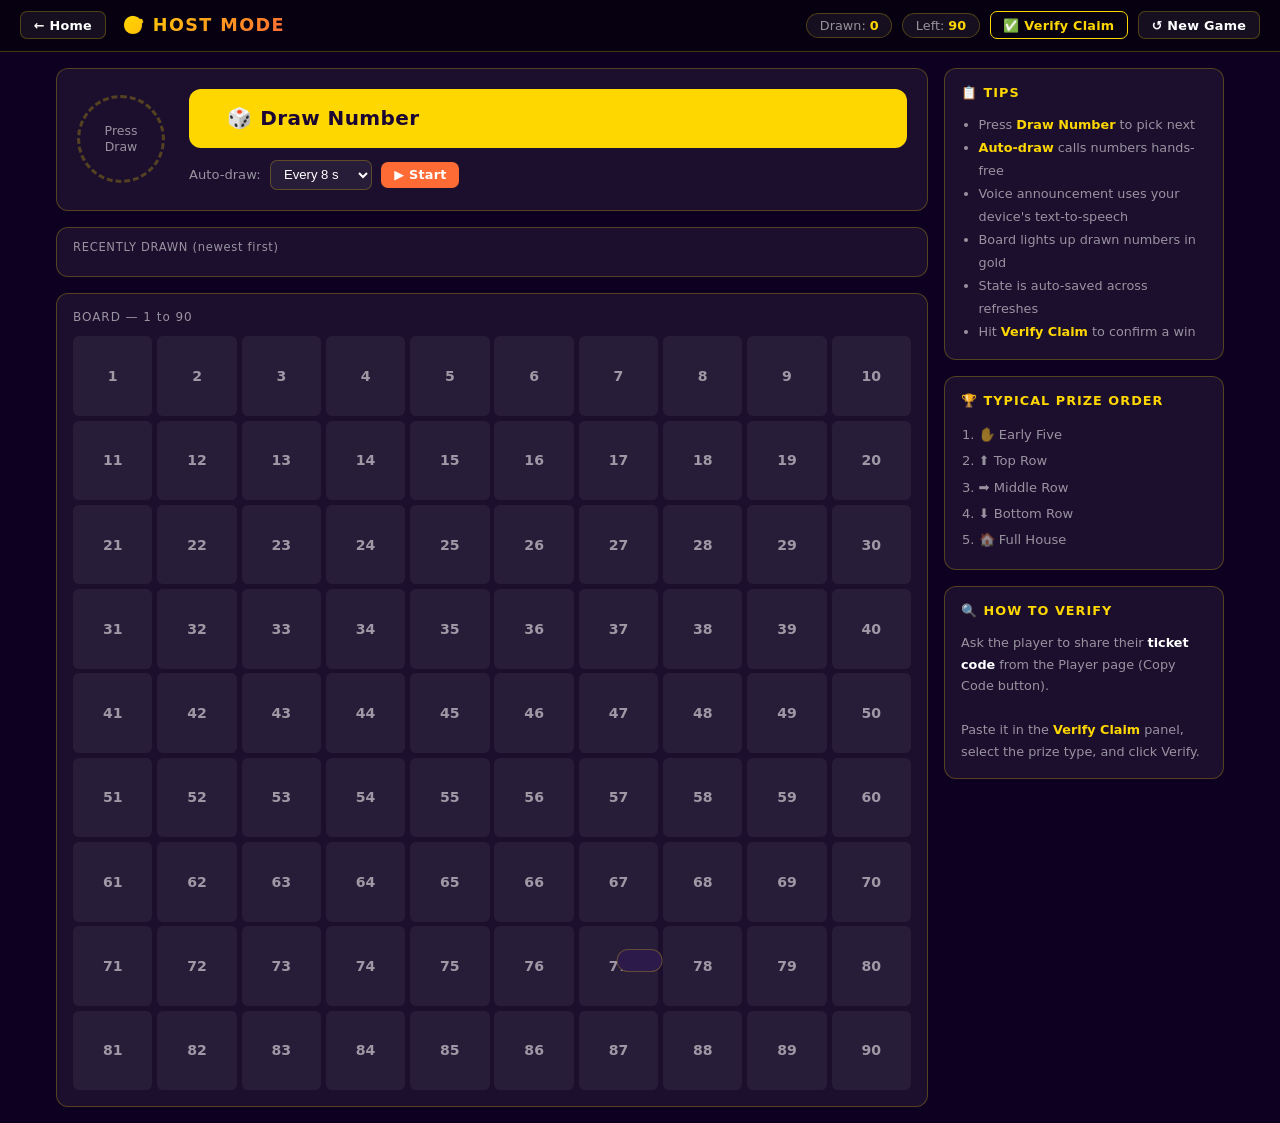
==== host.html @ 7b264e48 "feat: add Tambola draw simulator web app for GitHub Pages Full offline-capable Tambola/Housie game s" ====
<!DOCTYPE html>
<html lang="en">
<head>
    <meta charset="UTF-8">
    <meta name="viewport" content="width=device-width, initial-scale=1.0">
    <title>Host Mode – Tambola</title>
    <link rel="stylesheet" href="assets/css/style.css">
</head>
<body>

<!-- ===== Header ===== -->
<header class="page-header">
    <a href="index.html" class="btn btn-ghost btn-sm">← Home</a>
    <span class="page-title">🎯 HOST MODE</span>
    <div class="header-right">
        <div class="stats-chips">
            <span class="stat-chip">Drawn: <strong id="drawnCount">0</strong></span>
            <span class="stat-chip">Left: <strong id="remainingCount">90</strong></span>
        </div>
        <button id="btnVerify" class="btn btn-outline btn-sm">✅ Verify Claim</button>
        <button id="btnReset"  class="btn btn-ghost btn-sm">↺ New Game</button>
    </div>
</header>

<!-- ===== Main Layout ===== -->
<div class="host-layout">

    <!-- LEFT / MAIN COLUMN -->
    <div class="host-main">

        <!-- Current draw panel -->
        <div class="draw-panel">
            <div class="current-number-wrap">
                <div id="currentNumber" class="current-number hidden" aria-live="polite" aria-atomic="true">—</div>
                <div id="emptyDraw" class="empty-draw">Press<br>Draw</div>
            </div>

            <div class="draw-controls">
                <button id="btnDraw" class="btn btn-gold btn-xl">🎲 Draw Number</button>

                <div class="auto-row">
                    <span style="font-size:.82rem;color:var(--muted)">Auto-draw:</span>
                    <select id="autoSpeedSelect" class="speed-select" aria-label="Auto-draw interval">
                        <option value="5000">Every 5 s</option>
                        <option value="8000" selected>Every 8 s</option>
                        <option value="10000">Every 10 s</option>
                        <option value="15000">Every 15 s</option>
                        <option value="20000">Every 20 s</option>
                        <option value="30000">Every 30 s</option>
                    </select>
                    <button id="btnAutoStart" class="btn btn-orange btn-sm">▶ Start</button>
                    <button id="btnAutoStop"  class="btn btn-red btn-sm hidden">⏹ Stop</button>
                </div>
            </div>
        </div>

        <!-- Drawn numbers strip -->
        <div class="drawn-strip-wrap">
            <div class="drawn-strip-label">RECENTLY DRAWN (newest first)</div>
            <div class="drawn-strip" id="drawnStrip" aria-live="polite" aria-label="Recently drawn numbers"></div>
        </div>

        <!-- Number board 1–90 -->
        <div class="board-wrap">
            <div class="board-title">BOARD — 1 to 90</div>
            <div class="number-board" id="numberBoard" role="grid" aria-label="Numbers 1 to 90"></div>
        </div>

    </div><!-- /host-main -->

    <!-- SIDEBAR -->
    <aside class="sidebar">

        <div class="sidebar-card">
            <div class="sidebar-title">📋 TIPS</div>
            <ul style="font-size:.8rem;color:var(--muted);line-height:1.8;padding-left:1.1rem">
                <li>Press <strong style="color:var(--gold)">Draw Number</strong> to pick next</li>
                <li><strong style="color:var(--gold)">Auto-draw</strong> calls numbers hands-free</li>
                <li>Voice announcement uses your device's text-to-speech</li>
                <li>Board lights up drawn numbers in gold</li>
                <li>State is auto-saved across refreshes</li>
                <li>Hit <strong style="color:var(--gold)">Verify Claim</strong> to confirm a win</li>
            </ul>
        </div>

        <div class="sidebar-card">
            <div class="sidebar-title">🏆 TYPICAL PRIZE ORDER</div>
            <ol style="font-size:.82rem;color:var(--muted);line-height:2;padding-left:1.1rem">
                <li>✋ Early Five</li>
                <li>⬆️ Top Row</li>
                <li>➡️ Middle Row</li>
                <li>⬇️ Bottom Row</li>
                <li>🏠 Full House</li>
            </ol>
        </div>

        <div class="sidebar-card">
            <div class="sidebar-title">🔍 HOW TO VERIFY</div>
            <p style="font-size:.8rem;color:var(--muted);line-height:1.7">
                Ask the player to share their <strong style="color:#fff">ticket code</strong>
                from the Player page (Copy Code button).<br><br>
                Paste it in the <strong style="color:var(--gold)">Verify Claim</strong> panel,
                select the prize type, and click Verify.
            </p>
        </div>

    </aside>

</div><!-- /host-layout -->

<!-- ===== Verify Claim Modal ===== -->
<div id="verifyModal" class="modal hidden" role="dialog" aria-modal="true" aria-labelledby="verifyTitle">
    <div class="modal-box">
        <div class="modal-title" id="verifyTitle">✅ Verify Winning Claim</div>

        <label style="font-size:.82rem;color:var(--muted);display:block;margin-bottom:.3rem">Prize type being claimed</label>
        <select id="claimTypeSelect" class="claim-select" aria-label="Prize type"></select>

        <label style="font-size:.82rem;color:var(--muted);display:block;margin:.9rem 0 .3rem">Player's ticket code</label>
        <p style="font-size:.75rem;color:var(--muted);margin-bottom:.5rem">
            Ask the player to tap <em>Copy Code</em> on their ticket and share it with you.
        </p>
        <div class="decode-row">
            <textarea id="ticketCodeInput" class="ticket-input" rows="3"
                placeholder="Paste ticket code here…" aria-label="Ticket code"></textarea>
            <button id="btnDecodeTicket" class="btn btn-ghost" style="align-self:flex-start">Load</button>
        </div>

        <!-- Ticket preview renders here -->
        <div id="ticketPreview" class="claim-preview"></div>

        <!-- Verification result -->
        <div id="verifyResult" class="verify-result"></div>

        <div class="modal-actions">
            <button id="btnRunVerify"   class="btn btn-gold">✅ Verify Now</button>
            <button id="btnCloseVerify" class="btn btn-ghost">Close</button>
        </div>
    </div>
</div>

<div id="toast" class="toast" role="status" aria-live="polite"></div>

<script src="assets/js/game.js"></script>
<script src="assets/js/host.js"></script>
</body>
</html>
---- assets/css/style.css ----
/* ===== Reset & Variables ===== */
*, *::before, *::after { margin: 0; padding: 0; box-sizing: border-box; }

:root {
    --bg:       #0d0020;
    --bg2:      #160038;
    --card:     rgba(255 255 255 / .06);
    --border:   rgba(255 215 0  / .25);
    --gold:     #ffd700;
    --gold2:    #ffaa00;
    --orange:   #ff6b35;
    --green:    #27ae60;
    --red:      #e74c3c;
    --blue:     #3498db;
    --white:    #ffffff;
    --muted:    rgba(255 255 255 / .55);
    --radius:   12px;
    --radius-sm: 7px;
    --shadow:   0 8px 32px rgba(0 0 0 / .45);
}

html { font-size: 16px; scroll-behavior: smooth; }

body {
    font-family: 'Segoe UI', system-ui, -apple-system, sans-serif;
    background: var(--bg);
    color: var(--white);
    min-height: 100vh;
    -webkit-font-smoothing: antialiased;
}

a { color: inherit; text-decoration: none; }
button { cursor: pointer; font-family: inherit; }
.hidden { display: none !important; }

/* ===== Utility ===== */
.btn {
    display: inline-flex; align-items: center; gap: .45rem;
    padding: .55rem 1.2rem;
    border: none; border-radius: var(--radius-sm);
    font-size: .9rem; font-weight: 600; letter-spacing: .02em;
    transition: opacity .15s, transform .1s, box-shadow .15s;
}
.btn:hover  { opacity: .88; transform: translateY(-1px); }
.btn:active { transform: translateY(0); }

.btn-gold    { background: var(--gold);   color: #1a0533; }
.btn-orange  { background: var(--orange); color: #fff; }
.btn-outline { background: transparent; color: var(--gold); border: 1.5px solid var(--gold); }
.btn-ghost   { background: var(--card);   color: var(--white); border: 1px solid var(--border); }
.btn-red     { background: var(--red);    color: #fff; }
.btn-green   { background: var(--green);  color: #fff; }
.btn-sm      { padding: .35rem .8rem; font-size: .8rem; }
.btn-lg      { padding: .75rem 1.8rem; font-size: 1.05rem; }
.btn-xl      { padding: 1.1rem 2.4rem; font-size: 1.25rem; border-radius: var(--radius); }

/* ===== Toast ===== */
.toast {
    position: fixed; bottom: 1.5rem; left: 50%; transform: translateX(-50%) translateY(6rem);
    padding: .65rem 1.4rem; border-radius: 99px;
    background: #2b1a4a; border: 1px solid var(--border);
    font-size: .9rem; font-weight: 500;
    transition: transform .3s ease; z-index: 9999; white-space: nowrap;
    pointer-events: none;
}
.toast.show    { transform: translateX(-50%) translateY(0); }
.toast.success { border-color: var(--green); color: #7effa7; }
.toast.warn    { border-color: var(--gold2); color: var(--gold); }
.toast.info    { border-color: var(--blue);  color: #7ec8ff; }

/* ===== Modal ===== */
.modal {
    position: fixed; inset: 0;
    background: rgba(0 0 0 / .75); backdrop-filter: blur(4px);
    display: flex; align-items: center; justify-content: center;
    z-index: 500; padding: 1rem;
}
.modal-box {
    background: #1a0040; border: 1px solid var(--border);
    border-radius: var(--radius); padding: 1.75rem;
    width: 100%; max-width: 540px; max-height: 90vh; overflow-y: auto;
    box-shadow: var(--shadow);
}
.modal-title { font-size: 1.25rem; font-weight: 700; color: var(--gold); margin-bottom: 1.1rem; }
.modal-actions { display: flex; gap: .7rem; flex-wrap: wrap; margin-top: 1.25rem; }

/* ===== Ticket (shared) ===== */
.ticket-card {
    background: #fff; color: #111;
    border-radius: var(--radius); overflow: hidden;
    box-shadow: var(--shadow);
    transition: box-shadow .3s;
}
.ticket-card.full-house-glow { box-shadow: 0 0 0 4px var(--gold), var(--shadow); }

.ticket-header {
    background: linear-gradient(135deg, #c0392b, #e74c3c);
    color: #fff; padding: .6rem 1rem;
    display: flex; justify-content: space-between; align-items: center;
    font-size: .8rem;
}
.ticket-title { font-size: 1rem; font-weight: 800; letter-spacing: .1em; }
.ticket-id    { opacity: .85; font-size: .75rem; }

.ticket-grid { display: grid; }
.ticket-row  { display: grid; grid-template-columns: repeat(9, 1fr); }

.tcell {
    aspect-ratio: 1; display: flex; align-items: center; justify-content: center;
    font-size: clamp(.75rem, 2.5vw, 1rem); font-weight: 700;
    border: 1px solid #ddd;
}
.tcell.blank  { background: #f5f5f5; color: transparent; }
.tcell.number { background: #fff; color: #222; cursor: pointer; transition: background .15s, color .15s; }
.tcell.number:hover { background: #fff8e1; }
.tcell.marked {
    background: #27ae60; color: #fff;
    text-decoration: line-through;
}
.ticket-row.row-win .tcell.marked { background: #d4ac0d; color: #1a0533; }

.ticket-footer {
    background: #f9f9f9; border-top: 1px solid #eee;
    padding: .4rem 1rem; font-size: .78rem; color: #555;
    display: flex; justify-content: flex-end;
}

/* Mini ticket (verify / claim preview) */
.ticket-mini { display: grid; border: 1px solid #ddd; border-radius: 6px; overflow: hidden; }
.ticket-mini .ticket-row { display: grid; grid-template-columns: repeat(9,1fr); }
.ticket-mini .tcell {
    aspect-ratio: 1; display: flex; align-items: center; justify-content: center;
    font-size: clamp(.6rem,1.8vw,.8rem); font-weight: 600;
    border: 1px solid #ddd;
}
.ticket-mini .tcell.blank { background: #f0f0f0; }
.ticket-mini .tcell.hit   { background: #27ae60; color: #fff; }
.ticket-mini .tcell.miss  { background: #fff; color: #444; }

/* Win badges */
.win-panel { display: flex; flex-wrap: wrap; gap: .5rem; }
.win-badge {
    display: flex; align-items: center; gap: .35rem;
    padding: .4rem .85rem; border-radius: 99px;
    border: 1.5px solid var(--border);
    font-size: .8rem; color: var(--muted);
    background: var(--card); transition: all .2s;
}
.win-badge.won {
    border-color: var(--gold); color: var(--gold);
    background: rgba(255 215 0 / .12);
    cursor: pointer; animation: badge-pulse 1.5s ease-in-out infinite;
}
@keyframes badge-pulse {
    0%, 100% { box-shadow: 0 0 0 0 rgba(255,215,0,.4); }
    50%       { box-shadow: 0 0 0 6px rgba(255,215,0,0); }
}
.badge-icon { font-size: .95rem; }

/* ===== Landing Page ===== */
.page-landing {
    background: radial-gradient(ellipse at 30% 20%, #2d0060 0%, var(--bg) 65%);
    min-height: 100vh; display: flex; flex-direction: column;
}
.landing-hero {
    flex: 1; display: flex; flex-direction: column; align-items: center;
    justify-content: center; text-align: center; padding: 3rem 1.5rem 2rem;
}
.landing-logo {
    font-size: clamp(3rem, 10vw, 6rem);
    font-weight: 900; letter-spacing: .06em;
    background: linear-gradient(135deg, #ffd700, #ff8c00, #ff3e55);
    -webkit-background-clip: text; background-clip: text;
    -webkit-text-fill-color: transparent; line-height: 1;
    filter: drop-shadow(0 0 18px rgba(255,215,0,.35));
}
.landing-sub {
    margin-top: .5rem; font-size: clamp(.9rem,2.5vw,1.15rem);
    color: var(--muted); letter-spacing: .05em;
}

.mode-cards {
    display: grid; grid-template-columns: repeat(auto-fit, minmax(260px, 1fr));
    gap: 1.25rem; margin-top: 2.5rem; width: 100%; max-width: 700px;
}
.mode-card {
    display: flex; flex-direction: column; align-items: center;
    gap: .75rem; padding: 2rem 1.5rem;
    background: var(--card); border: 1.5px solid var(--border);
    border-radius: var(--radius); text-align: center;
    transition: transform .2s, box-shadow .2s, border-color .2s;
}
.mode-card:hover {
    transform: translateY(-4px);
    box-shadow: 0 12px 40px rgba(255,215,0,.12);
    border-color: var(--gold2);
}
.mode-card.host:hover { border-color: var(--orange); }

.mode-icon { font-size: 3rem; line-height: 1; }
.mode-card h2 { font-size: 1.4rem; font-weight: 800; }
.mode-card p  { font-size: .88rem; color: var(--muted); line-height: 1.5; }
.mode-card .enter-btn {
    margin-top: .5rem; padding: .6rem 1.6rem;
    border: none; border-radius: 99px;
    font-weight: 700; font-size: .9rem;
    transition: opacity .2s;
}
.mode-card.host   .enter-btn { background: var(--orange); color: #fff; }
.mode-card.player .enter-btn { background: var(--gold);   color: #1a0533; }
.mode-card:hover .enter-btn  { opacity: .88; }

.how-to-section {
    padding: 2.5rem 1.5rem; max-width: 860px; margin: 0 auto; width: 100%;
}
.how-to-section h3 { text-align: center; font-size: 1.1rem; color: var(--muted); margin-bottom: 1.25rem; letter-spacing: .08em; }
.steps { display: grid; grid-template-columns: repeat(auto-fit, minmax(180px, 1fr)); gap: 1rem; }
.step {
    background: var(--card); border: 1px solid var(--border);
    border-radius: var(--radius); padding: 1.1rem 1rem; text-align: center;
}
.step-num {
    display: inline-flex; align-items: center; justify-content: center;
    width: 2.2rem; height: 2.2rem; border-radius: 50%;
    background: linear-gradient(135deg, var(--gold), var(--orange));
    color: #1a0533; font-weight: 900; font-size: 1rem; margin-bottom: .6rem;
}
.step p { font-size: .84rem; color: var(--muted); line-height: 1.5; }

/* ===== Page shell (Host + Player) ===== */
.page-header {
    background: rgba(0 0 0 / .45); border-bottom: 1px solid var(--border);
    padding: .7rem 1.25rem;
    display: flex; align-items: center; gap: 1rem; flex-wrap: wrap;
    position: sticky; top: 0; z-index: 100; backdrop-filter: blur(8px);
}
.page-title {
    font-size: 1.1rem; font-weight: 800; letter-spacing: .08em;
    background: linear-gradient(135deg, var(--gold), var(--orange));
    -webkit-background-clip: text; background-clip: text;
    -webkit-text-fill-color: transparent;
}
.header-right { margin-left: auto; display: flex; gap: .6rem; align-items: center; flex-wrap: wrap; }

/* ===== Host Page ===== */
.host-layout {
    display: grid;
    grid-template-columns: 1fr 280px;
    gap: 1rem; padding: 1rem;
    max-width: 1200px; margin: 0 auto;
    align-items: start;
}
@media (max-width: 900px) {
    .host-layout { grid-template-columns: 1fr; }
}

.host-main { display: flex; flex-direction: column; gap: 1rem; }

/* Current draw panel */
.draw-panel {
    background: var(--card); border: 1px solid var(--border);
    border-radius: var(--radius); padding: 1.25rem;
    display: flex; align-items: center; gap: 1.5rem; flex-wrap: wrap;
}
.current-number-wrap {
    position: relative; width: 5.5rem; height: 5.5rem; flex-shrink: 0;
}
.current-number {
    width: 5.5rem; height: 5.5rem; border-radius: 50%;
    display: flex; align-items: center; justify-content: center;
    background: linear-gradient(135deg, var(--gold), var(--orange));
    color: #1a0533; font-size: 2.2rem; font-weight: 900;
    box-shadow: 0 0 24px rgba(255,215,0,.45);
}
.empty-draw {
    width: 5.5rem; height: 5.5rem; border-radius: 50%;
    border: 3px dashed var(--border);
    display: flex; align-items: center; justify-content: center;
    color: var(--muted); font-size: .78rem; text-align: center; line-height: 1.3;
}
@keyframes pop-in {
    0%   { transform: scale(.4); opacity: 0; }
    70%  { transform: scale(1.15); }
    100% { transform: scale(1); opacity: 1; }
}
.pop-in { animation: pop-in .38s cubic-bezier(.22,.68,0,1.2) forwards; }

.draw-controls { display: flex; flex-direction: column; gap: .75rem; flex: 1; min-width: 180px; }
.auto-row      { display: flex; align-items: center; gap: .6rem; flex-wrap: wrap; }
.speed-select {
    background: var(--card); border: 1px solid var(--border);
    color: var(--white); border-radius: var(--radius-sm);
    padding: .35rem .55rem; font-size: .82rem;
}
.stats-chips { display: flex; gap: .6rem; flex-wrap: wrap; }
.stat-chip {
    background: var(--card); border: 1px solid var(--border);
    border-radius: 99px; padding: .25rem .8rem; font-size: .8rem;
    color: var(--muted);
}
.stat-chip strong { color: var(--gold); }

/* Drawn strip */
.drawn-strip-wrap {
    background: var(--card); border: 1px solid var(--border);
    border-radius: var(--radius); padding: .75rem 1rem;
    overflow: hidden;
}
.drawn-strip-label { font-size: .72rem; color: var(--muted); margin-bottom: .4rem; letter-spacing: .06em; }
.drawn-strip {
    display: flex; gap: .4rem; overflow-x: auto; padding-bottom: .25rem;
    scrollbar-width: thin; scrollbar-color: var(--border) transparent;
}
.strip-num {
    flex-shrink: 0; width: 2rem; height: 2rem; border-radius: 50%;
    display: flex; align-items: center; justify-content: center;
    font-size: .8rem; font-weight: 700;
    background: var(--card); border: 1px solid var(--border); color: var(--muted);
}
.strip-num.latest {
    background: var(--gold); color: #1a0533; border-color: var(--gold);
    font-size: .9rem;
}

/* Number board */
.board-wrap {
    background: var(--card); border: 1px solid var(--border);
    border-radius: var(--radius); padding: 1rem;
}
.board-title { font-size: .75rem; color: var(--muted); letter-spacing: .08em; margin-bottom: .75rem; }
.number-board {
    display: grid; grid-template-columns: repeat(10, 1fr); gap: .3rem;
}
.board-cell {
    aspect-ratio: 1; border: none; border-radius: 6px;
    font-size: clamp(.7rem, 1.5vw, .88rem); font-weight: 700;
    background: rgba(255 255 255 / .06); color: var(--muted);
    transition: all .25s;
}
.board-cell.drawn  {
    background: rgba(255,215,0,.18); color: var(--gold);
    border: 1px solid rgba(255,215,0,.35);
}
.board-cell.latest {
    background: var(--gold); color: #1a0533;
    box-shadow: 0 0 14px rgba(255,215,0,.6);
}

/* Sidebar */
.sidebar { display: flex; flex-direction: column; gap: 1rem; }

.sidebar-card {
    background: var(--card); border: 1px solid var(--border);
    border-radius: var(--radius); padding: 1rem;
}
.sidebar-title { font-size: .8rem; color: var(--gold); letter-spacing: .08em; font-weight: 700; margin-bottom: .85rem; }

.claim-select {
    width: 100%; background: var(--bg2); border: 1px solid var(--border);
    color: var(--white); border-radius: var(--radius-sm);
    padding: .5rem .65rem; font-size: .88rem; margin-bottom: .75rem;
}
.ticket-input {
    width: 100%; background: var(--bg2); border: 1px solid var(--border);
    color: var(--white); border-radius: var(--radius-sm);
    padding: .5rem .65rem; font-size: .8rem; font-family: monospace;
    resize: vertical; min-height: 70px;
}
.ticket-input::placeholder { color: var(--muted); }

.verify-result { margin-top: .75rem; }
.verify-win, .verify-fail {
    padding: .6rem .85rem; border-radius: var(--radius-sm);
    font-size: .88rem; font-weight: 600;
}
.verify-win  { background: rgba(39,174,96,.2);  border: 1px solid var(--green); color: #7effa7; }
.verify-fail { background: rgba(231,76,60,.15); border: 1px solid var(--red);   color: #ff9f9f; }
.verify-win span, .verify-fail span { font-weight: 800; }
.error-text { color: var(--red); font-size: .85rem; margin-top: .5rem; }

.decode-row { display: flex; gap: .5rem; }
.decode-row .ticket-input { flex: 1; min-height: auto; }

/* ===== Player Page ===== */
.player-layout {
    padding: 1rem; max-width: 780px; margin: 0 auto;
    display: flex; flex-direction: column; gap: 1rem;
}
.tab-bar {
    display: flex; gap: .4rem; flex-wrap: wrap;
}
.tab-btn {
    padding: .4rem 1rem; border: 1.5px solid var(--border);
    background: var(--card); color: var(--muted);
    border-radius: 99px; font-size: .85rem; font-weight: 600;
    transition: all .15s;
}
.tab-btn.active { background: var(--gold); color: #1a0533; border-color: var(--gold); }
.tab-btn.add-tab { color: var(--gold); border-style: dashed; }

.ticket-actions { display: flex; gap: .5rem; flex-wrap: wrap; }

#ticketContainer { /* dynamic */ }

.claim-preview { margin: .75rem 0; }
.claim-code-box {
    background: var(--bg2); border: 1px solid var(--border);
    border-radius: var(--radius-sm); padding: .6rem .85rem;
    font-family: monospace; font-size: .75rem; word-break: break-all;
    color: var(--gold2); max-height: 80px; overflow-y: auto;
}
.code-label { font-size: .75rem; color: var(--muted); margin-bottom: .35rem; }

/* ===== Print styles ===== */
@media print {
    body { background: #fff; color: #000; }
    .page-header, .tab-bar, .ticket-actions, .win-panel, .toast, .modal { display: none !important; }
    .player-layout { padding: 0; }
    .ticket-card { box-shadow: none; border: 1px solid #999; break-inside: avoid; }
    .ticket-header { print-color-adjust: exact; -webkit-print-color-adjust: exact; }
    .tcell.marked { print-color-adjust: exact; -webkit-print-color-adjust: exact; }
}
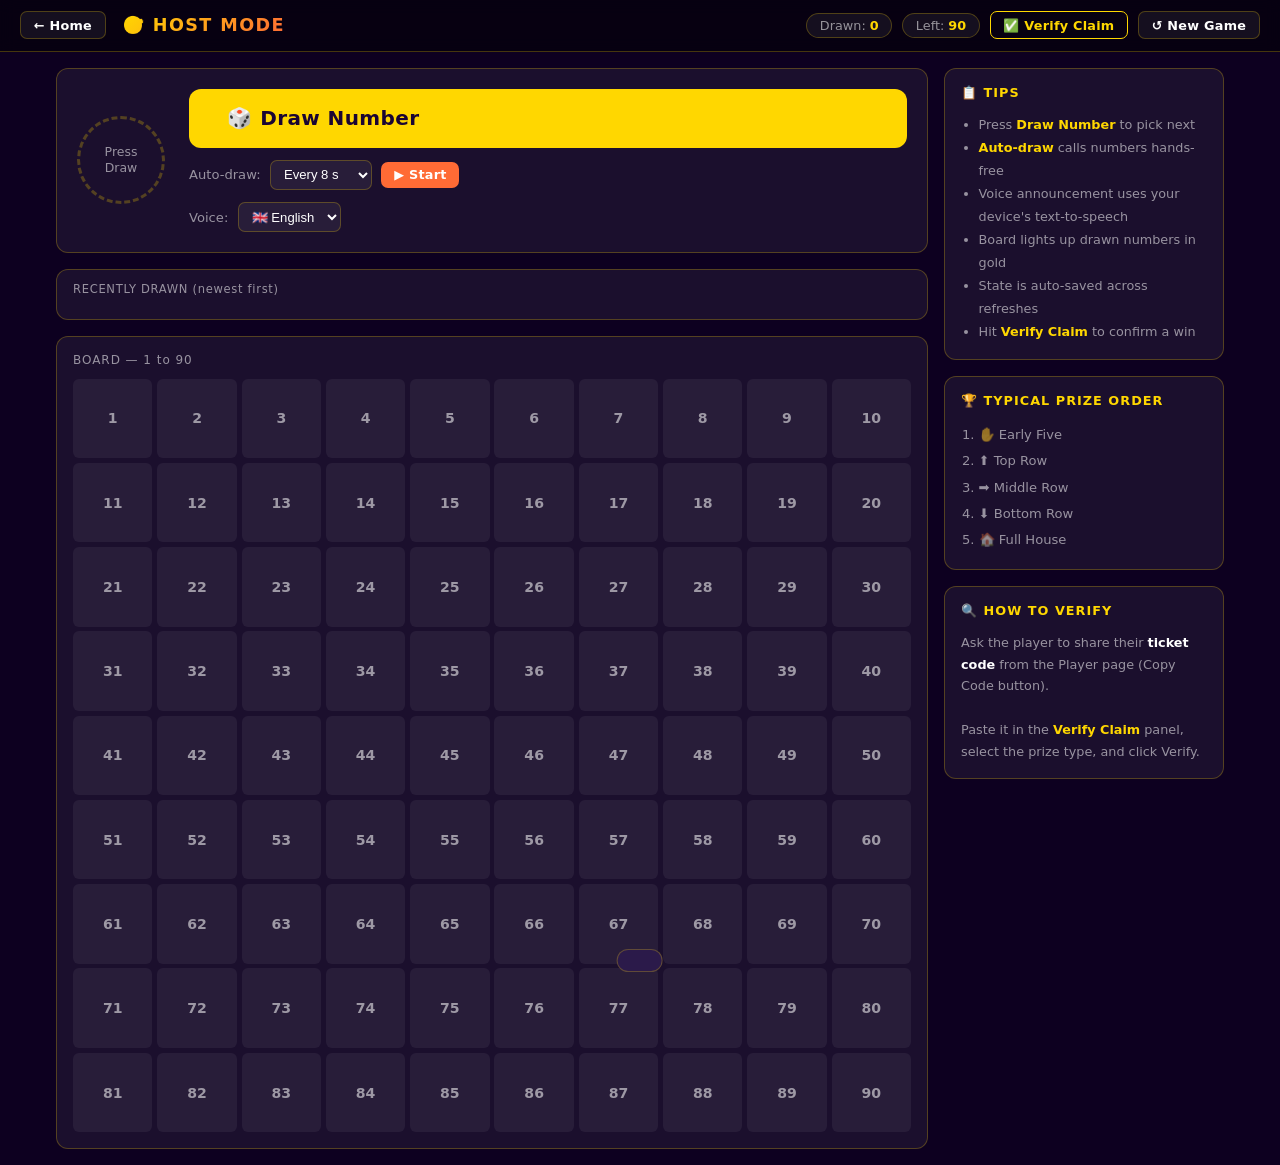
==== commit 71860527: "Culturally native call phrases per language + voice language selector - calls.js: All 90 numbers now" ====
--- a/host.html
+++ b/host.html
@@ -51,7 +51,23 @@
                     <button id="btnAutoStart" class="btn btn-orange btn-sm">▶ Start</button>
                     <button id="btnAutoStop"  class="btn btn-red btn-sm hidden">⏹ Stop</button>
                 </div>
+
+                <div class="auto-row">
+                    <span style="font-size:.82rem;color:var(--muted)">Voice:</span>
+                    <select id="voiceLangSelect" class="speed-select" aria-label="Announcement language">
+                        <option value="en">🇬🇧 English</option>
+                        <option value="hi">🇮🇳 Hindi</option>
+                        <option value="ne">🇳🇵 Nepali</option>
+                    </select>
+                </div>
             </div>
+        </div>
+
+        <!-- Call phrase card -->
+        <div id="callCard" class="call-card hidden" aria-live="polite">
+            <div class="call-line en" id="callEn"></div>
+            <div class="call-line hi" id="callHi"></div>
+            <div class="call-line ne" id="callNe"></div>
         </div>
 
         <!-- Drawn numbers strip -->
@@ -113,7 +129,12 @@
     <div class="modal-box">
         <div class="modal-title" id="verifyTitle">✅ Verify Winning Claim</div>
 
-        <label style="font-size:.82rem;color:var(--muted);display:block;margin-bottom:.3rem">Prize type being claimed</label>
+        <div id="houseSelectRow" class="hidden">
+            <label style="font-size:.82rem;color:var(--muted);display:block;margin-bottom:.3rem">Which house / prize scope?</label>
+            <select id="houseSelect" class="claim-select" aria-label="House selector"></select>
+        </div>
+
+        <label style="font-size:.82rem;color:var(--muted);display:block;margin:.6rem 0 .3rem">Prize type being claimed</label>
         <select id="claimTypeSelect" class="claim-select" aria-label="Prize type"></select>
 
         <label style="font-size:.82rem;color:var(--muted);display:block;margin:.9rem 0 .3rem">Player's ticket code</label>
@@ -142,6 +163,7 @@
 <div id="toast" class="toast" role="status" aria-live="polite"></div>
 
 <script src="assets/js/game.js"></script>
+<script src="assets/js/calls.js"></script>
 <script src="assets/js/host.js"></script>
 </body>
 </html>
--- a/assets/css/style.css
+++ b/assets/css/style.css
@@ -256,6 +256,59 @@
 
 .host-main { display: flex; flex-direction: column; gap: 1rem; }
 
+/* Call phrase card */
+.call-card {
+    background: linear-gradient(135deg, rgba(26,0,80,.95), rgba(45,0,96,.95));
+    border: 1.5px solid var(--border);
+    border-radius: var(--radius);
+    padding: 1rem 1.25rem;
+    display: flex; flex-direction: column; gap: .55rem;
+    position: relative; overflow: hidden;
+}
+.call-card::before {
+    content: '';
+    position: absolute; inset: 0;
+    background: linear-gradient(90deg, transparent, rgba(255,215,0,.04), transparent);
+    pointer-events: none;
+}
+@keyframes call-slide-in {
+    0%   { opacity: 0; transform: translateY(-10px); }
+    100% { opacity: 1; transform: translateY(0); }
+}
+.call-slide-in { animation: call-slide-in .35s ease forwards; }
+
+.call-line {
+    font-size: clamp(.82rem, 2.2vw, 1rem);
+    line-height: 1.45;
+    padding-left: 1.8rem;
+    position: relative;
+}
+.call-line::before {
+    content: '';
+    position: absolute; left: 0; top: .15em;
+    width: 1.2rem; height: 1.2rem;
+    border-radius: 3px;
+    background-size: contain; background-repeat: no-repeat;
+    font-size: .9rem;
+}
+.call-line.en {
+    color: #ffe680;
+    font-weight: 600;
+}
+.call-line.en::before { content: '🇬🇧'; }
+.call-line.hi {
+    color: #ffb347;
+    font-weight: 500;
+    font-size: clamp(.8rem, 2vw, .95rem);
+}
+.call-line.hi::before { content: '🇮🇳'; }
+.call-line.ne {
+    color: #7ec8ff;
+    font-weight: 500;
+    font-size: clamp(.8rem, 2vw, .95rem);
+}
+.call-line.ne::before { content: '🇳🇵'; }
+
 /* Current draw panel */
 .draw-panel {
     background: var(--card); border: 1px solid var(--border);
@@ -411,12 +464,116 @@
 }
 .code-label { font-size: .75rem; color: var(--muted); margin-bottom: .35rem; }
 
+/* ===== Book / 5-House Ticket Layout (Player Page) ===== */
+
+.book-wrap {
+    display: flex; flex-direction: column; gap: .75rem;
+}
+
+.book-header {
+    background: linear-gradient(135deg, rgba(26,0,80,.9), rgba(45,0,96,.9));
+    border: 1px solid var(--border); border-radius: var(--radius);
+    padding: .65rem 1rem;
+    display: flex; align-items: center; gap: .75rem; flex-wrap: wrap;
+}
+.book-title {
+    font-size: 1rem; font-weight: 900; letter-spacing: .14em;
+    background: linear-gradient(135deg, var(--gold), var(--orange));
+    -webkit-background-clip: text; background-clip: text;
+    -webkit-text-fill-color: transparent;
+}
+.book-meta  { font-size: .75rem; color: var(--muted); font-family: monospace; }
+.book-marked { margin-left: auto; font-size: .75rem; color: var(--muted); }
+
+.early-five-strip {
+    display: flex; align-items: center; gap: .5rem;
+    padding: .35rem .5rem;
+}
+.ef-badge {
+    display: inline-flex; align-items: center; gap: .35rem;
+    padding: .35rem .9rem; border-radius: 99px;
+    border: 1.5px solid var(--border);
+    font-size: .82rem; font-weight: 600; color: var(--muted);
+    background: var(--card); transition: all .2s;
+}
+.ef-badge.won {
+    border-color: var(--gold); color: var(--gold);
+    background: rgba(255,215,0,.12);
+    cursor: pointer; animation: badge-pulse 1.5s ease-in-out infinite;
+}
+
+/* Individual house block */
+.house-block {
+    background: var(--card); border: 1px solid var(--border);
+    border-radius: var(--radius); overflow: hidden;
+}
+
+.house-header {
+    display: flex; align-items: center; justify-content: space-between;
+    padding: .45rem .75rem; gap: .5rem;
+}
+.house-label {
+    font-size: .78rem; font-weight: 700; color: #fff;
+    letter-spacing: .06em; text-transform: uppercase;
+}
+.house-badges { display: flex; gap: .3rem; }
+.hbadge {
+    background: rgba(0 0 0 / .25); border: 1px solid rgba(255 255 255 / .25);
+    color: rgba(255 255 255 / .6);
+    border-radius: 6px; padding: .2rem .35rem;
+    font-size: .82rem; line-height: 1; cursor: default;
+    transition: all .15s;
+}
+.hbadge.won {
+    background: rgba(255,215,0,.22); border-color: var(--gold);
+    color: var(--gold); cursor: pointer;
+    animation: badge-pulse 1.5s ease-in-out infinite;
+}
+
+/* House grid */
+.house-grid { display: flex; flex-direction: column; }
+.house-row  {
+    display: grid; grid-template-columns: repeat(9, 1fr);
+    border-top: 1px solid rgba(255 255 255 / .07);
+}
+.house-row.row-win { background: rgba(255,215,0,.07); }
+
+.hcell {
+    aspect-ratio: 1; display: flex; align-items: center; justify-content: center;
+    font-size: clamp(.7rem, 1.8vw, .9rem); font-weight: 700;
+    border-right: 1px solid rgba(255 255 255 / .07);
+    transition: background .15s, color .15s;
+}
+.hcell:last-child { border-right: none; }
+.hcell.blank { background: rgba(255 255 255 / .03); color: transparent; }
+.hcell.num   { color: var(--white); cursor: pointer; }
+.hcell.num:hover { background: rgba(255,215,0,.14); }
+.hcell.num.marked {
+    background: rgba(39,174,96,.3); color: #7effa7;
+    text-decoration: line-through;
+}
+.house-row.row-win .hcell.marked {
+    background: rgba(255,215,0,.25); color: var(--gold);
+}
+
+/* Claim modal house mini */
+.claim-house-mini { margin-bottom: .65rem; }
+.claim-house-label {
+    font-size: .72rem; color: var(--muted); letter-spacing: .05em;
+    text-transform: uppercase; margin-bottom: .3rem;
+}
+
 /* ===== Print styles ===== */
 @media print {
     body { background: #fff; color: #000; }
-    .page-header, .tab-bar, .ticket-actions, .win-panel, .toast, .modal { display: none !important; }
+    .page-header, .tab-bar, .ticket-actions, .win-panel, .toast, .modal,
+    .house-badges, .early-five-strip { display: none !important; }
     .player-layout { padding: 0; }
-    .ticket-card { box-shadow: none; border: 1px solid #999; break-inside: avoid; }
-    .ticket-header { print-color-adjust: exact; -webkit-print-color-adjust: exact; }
-    .tcell.marked { print-color-adjust: exact; -webkit-print-color-adjust: exact; }
-}
+    .book-wrap { gap: .4rem; }
+    .book-header { background: #333; color: #fff; }
+    .house-block { border: 1px solid #999; break-inside: avoid; }
+    .house-header { print-color-adjust: exact; -webkit-print-color-adjust: exact; }
+    .hcell { color: #000; border-color: #ccc; }
+    .hcell.blank { background: #f0f0f0; }
+    .hcell.marked { background: #27ae60 !important; color: #fff !important; print-color-adjust: exact; -webkit-print-color-adjust: exact; }
+}
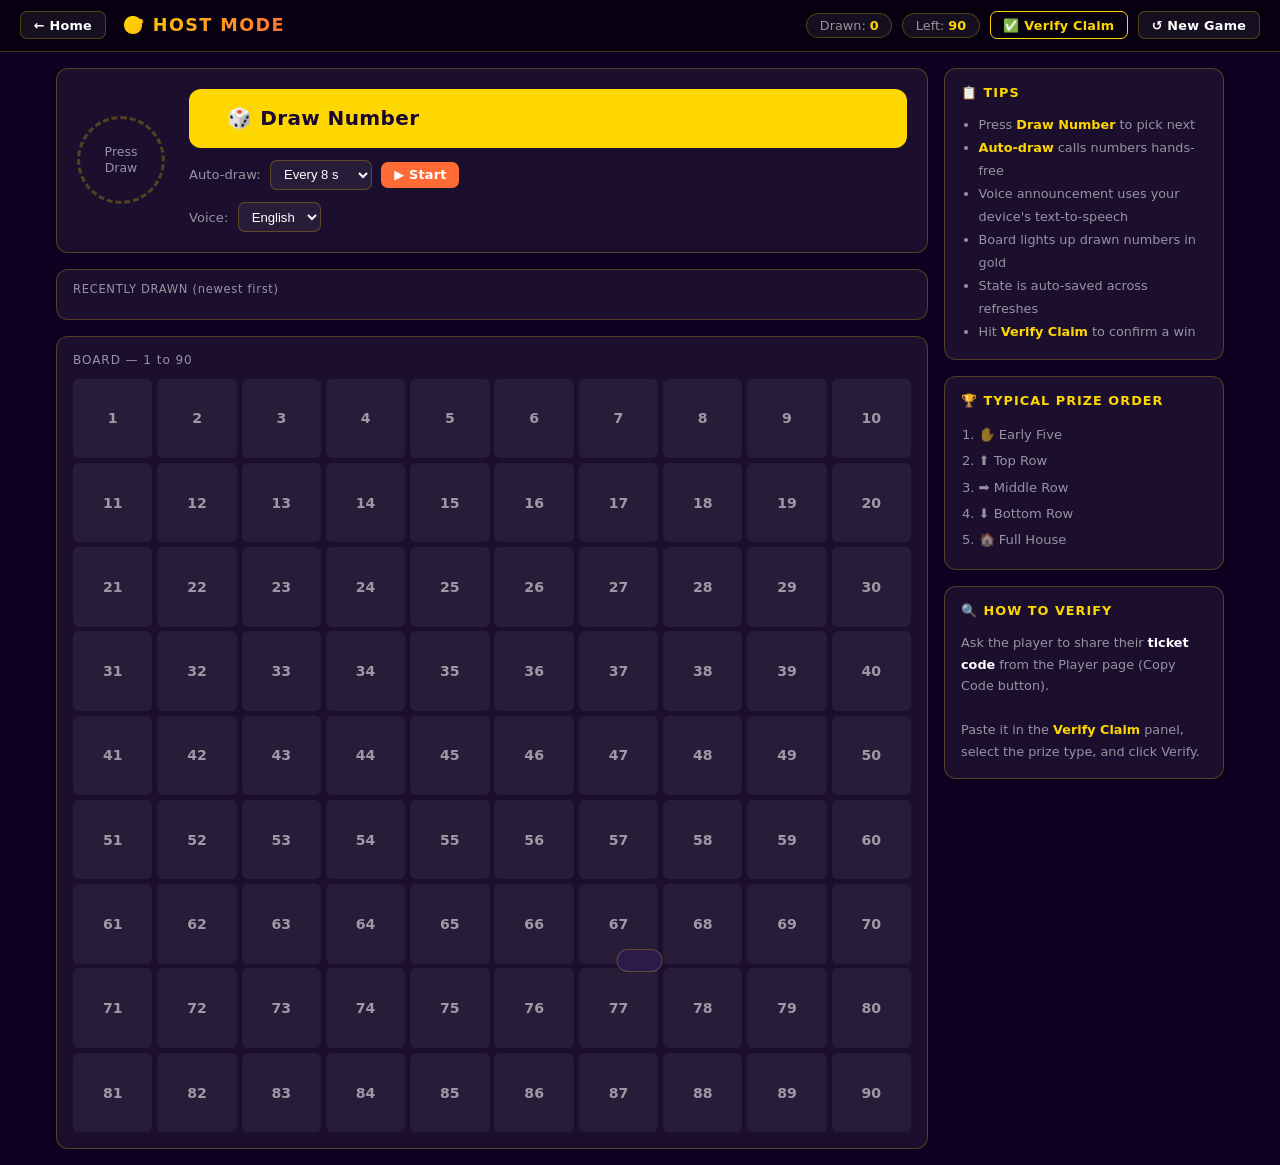
==== commit a2000bbf: "Fix Early Five logic, remove TTS number repetition, replace flag icons - Early Five now requires 5 m" ====
--- a/host.html
+++ b/host.html
@@ -55,9 +55,9 @@
                 <div class="auto-row">
                     <span style="font-size:.82rem;color:var(--muted)">Voice:</span>
                     <select id="voiceLangSelect" class="speed-select" aria-label="Announcement language">
-                        <option value="en">🇬🇧 English</option>
-                        <option value="hi">🇮🇳 Hindi</option>
-                        <option value="ne">🇳🇵 Nepali</option>
+                        <option value="en">English</option>
+                        <option value="hi">हिन्दी</option>
+                        <option value="ne">नेपाली</option>
                     </select>
                 </div>
             </div>
--- a/assets/css/style.css
+++ b/assets/css/style.css
@@ -288,26 +288,27 @@
     position: absolute; left: 0; top: .15em;
     width: 1.2rem; height: 1.2rem;
     border-radius: 3px;
-    background-size: contain; background-repeat: no-repeat;
-    font-size: .9rem;
+    display: flex; align-items: center; justify-content: center;
+    font-size: .6rem; font-weight: 800; letter-spacing: 0;
+    line-height: 1.2rem; text-align: center;
 }
 .call-line.en {
     color: #ffe680;
     font-weight: 600;
 }
-.call-line.en::before { content: '🇬🇧'; }
+.call-line.en::before { content: 'EN'; background: #ffe680; color: #1a1a1a; }
 .call-line.hi {
     color: #ffb347;
     font-weight: 500;
     font-size: clamp(.8rem, 2vw, .95rem);
 }
-.call-line.hi::before { content: '🇮🇳'; }
+.call-line.hi::before { content: 'हि'; background: #ffb347; color: #1a1a1a; font-size: .7rem; }
 .call-line.ne {
     color: #7ec8ff;
     font-weight: 500;
     font-size: clamp(.8rem, 2vw, .95rem);
 }
-.call-line.ne::before { content: '🇳🇵'; }
+.call-line.ne::before { content: 'ने'; background: #7ec8ff; color: #1a1a1a; font-size: .7rem; }
 
 /* Current draw panel */
 .draw-panel {
